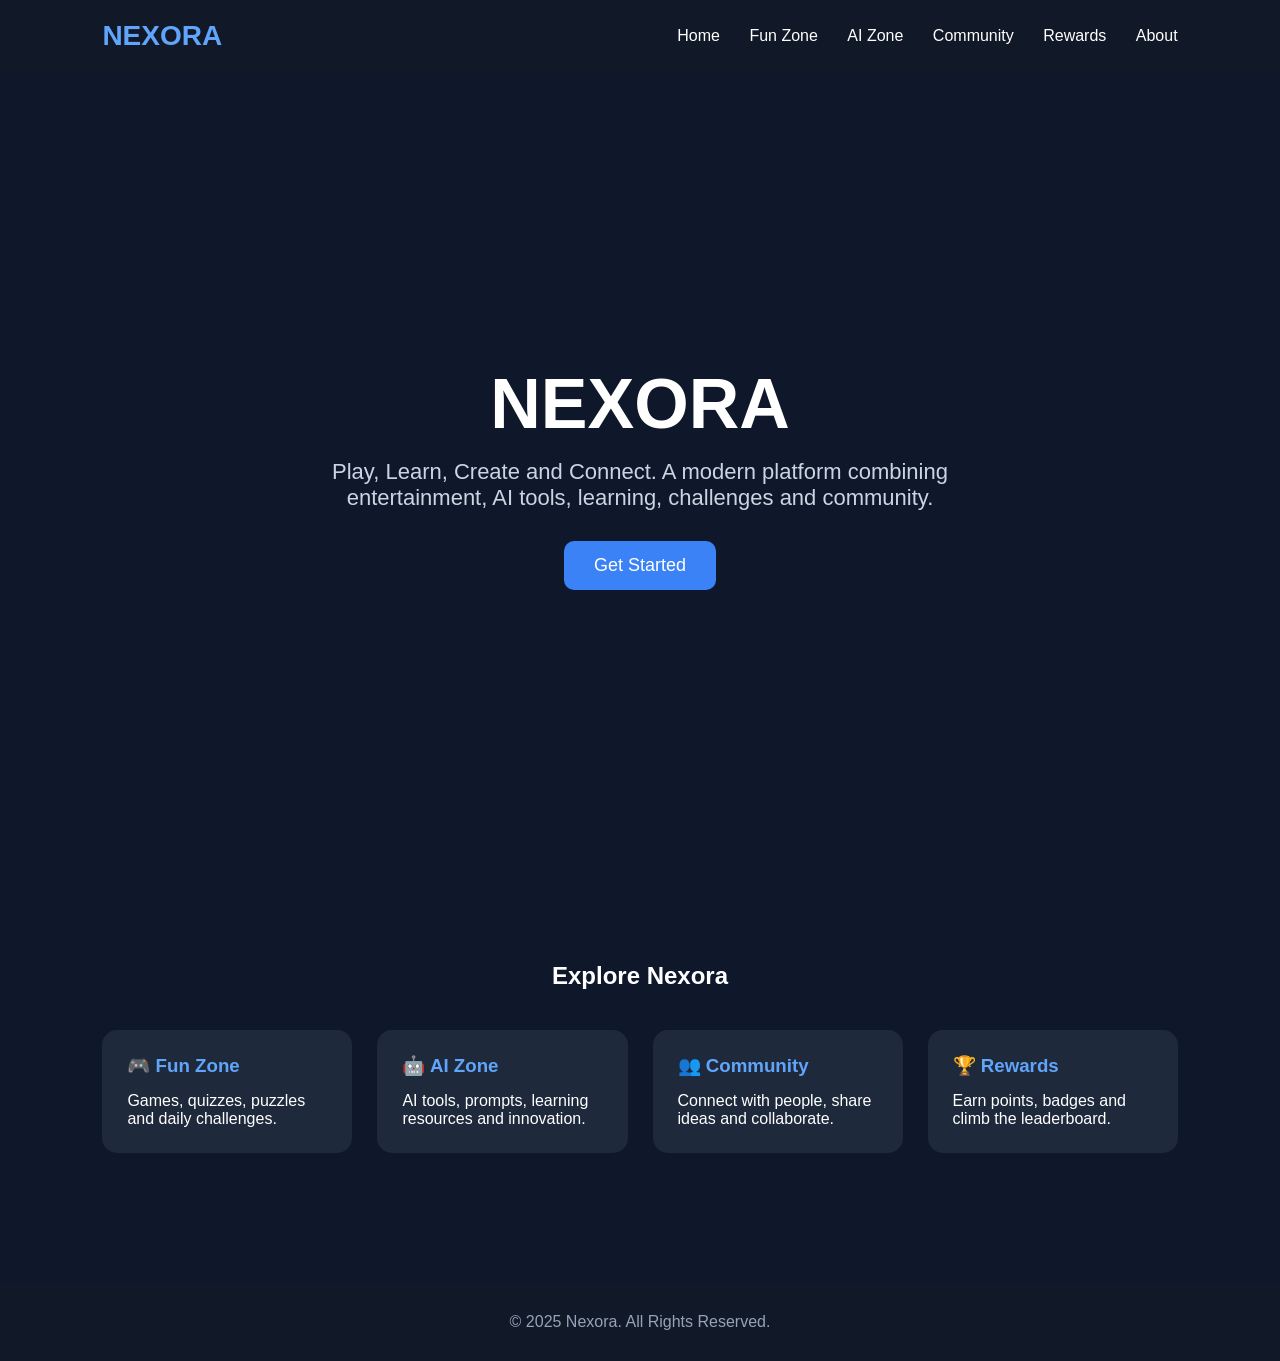
==== index.html @ 97ed3012 "Add files via upload" ====
<!DOCTYPE html>
<html lang="en">
<head>
<meta charset="UTF-8">
<meta name="viewport" content="width=device-width, initial-scale=1.0">

<title>Nexora - Play • Learn • Create</title>

<style>
*{
    margin:0;
    padding:0;
    box-sizing:border-box;
}

body{
    font-family:Segoe UI, Arial, sans-serif;
    background:#0f172a;
    color:white;
}

nav{
    display:flex;
    justify-content:space-between;
    align-items:center;
    padding:20px 8%;
    background:#111827;
}

.logo{
    font-size:28px;
    font-weight:bold;
    color:#60a5fa;
}

.menu a{
    color:white;
    text-decoration:none;
    margin-left:25px;
}

.hero{
    min-height:90vh;
    display:flex;
    flex-direction:column;
    justify-content:center;
    align-items:center;
    text-align:center;
    padding:20px;
}

.hero h1{
    font-size:70px;
    margin-bottom:15px;
}

.hero p{
    font-size:22px;
    color:#cbd5e1;
    max-width:700px;
}

.btn{
    margin-top:30px;
    padding:14px 30px;
    background:#3b82f6;
    border:none;
    border-radius:10px;
    color:white;
    font-size:18px;
    cursor:pointer;
}

.features{
    padding:80px 8%;
}

.features h2{
    text-align:center;
    margin-bottom:40px;
}

.grid{
    display:grid;
    grid-template-columns:repeat(auto-fit,minmax(250px,1fr));
    gap:25px;
}

.card{
    background:#1e293b;
    padding:25px;
    border-radius:15px;
}

.card h3{
    margin-bottom:15px;
    color:#60a5fa;
}

footer{
    text-align:center;
    padding:30px;
    margin-top:50px;
    background:#111827;
    color:#94a3b8;
}
</style>

</head>
<body>

<nav>
    <div class="logo">NEXORA</div>

    <div class="menu">
        <a href="#">Home</a>
        <a href="#">Fun Zone</a>
        <a href="#">AI Zone</a>
        <a href="#">Community</a>
        <a href="#">Rewards</a>
        <a href="#">About</a>
    </div>
</nav>

<section class="hero">
    <h1>NEXORA</h1>

    <p>
        Play, Learn, Create and Connect.
        A modern platform combining entertainment,
        AI tools, learning, challenges and community.
    </p>

    <button class="btn">Get Started</button>
</section>

<section class="features">

<h2>Explore Nexora</h2>

<div class="grid">

<div class="card">
<h3>🎮 Fun Zone</h3>
<p>Games, quizzes, puzzles and daily challenges.</p>
</div>

<div class="card">
<h3>🤖 AI Zone</h3>
<p>AI tools, prompts, learning resources and innovation.</p>
</div>

<div class="card">
<h3>👥 Community</h3>
<p>Connect with people, share ideas and collaborate.</p>
</div>

<div class="card">
<h3>🏆 Rewards</h3>
<p>Earn points, badges and climb the leaderboard.</p>
</div>

</div>

</section>

<footer>
    © 2025 Nexora. All Rights Reserved.
</footer>

</body>
</html>
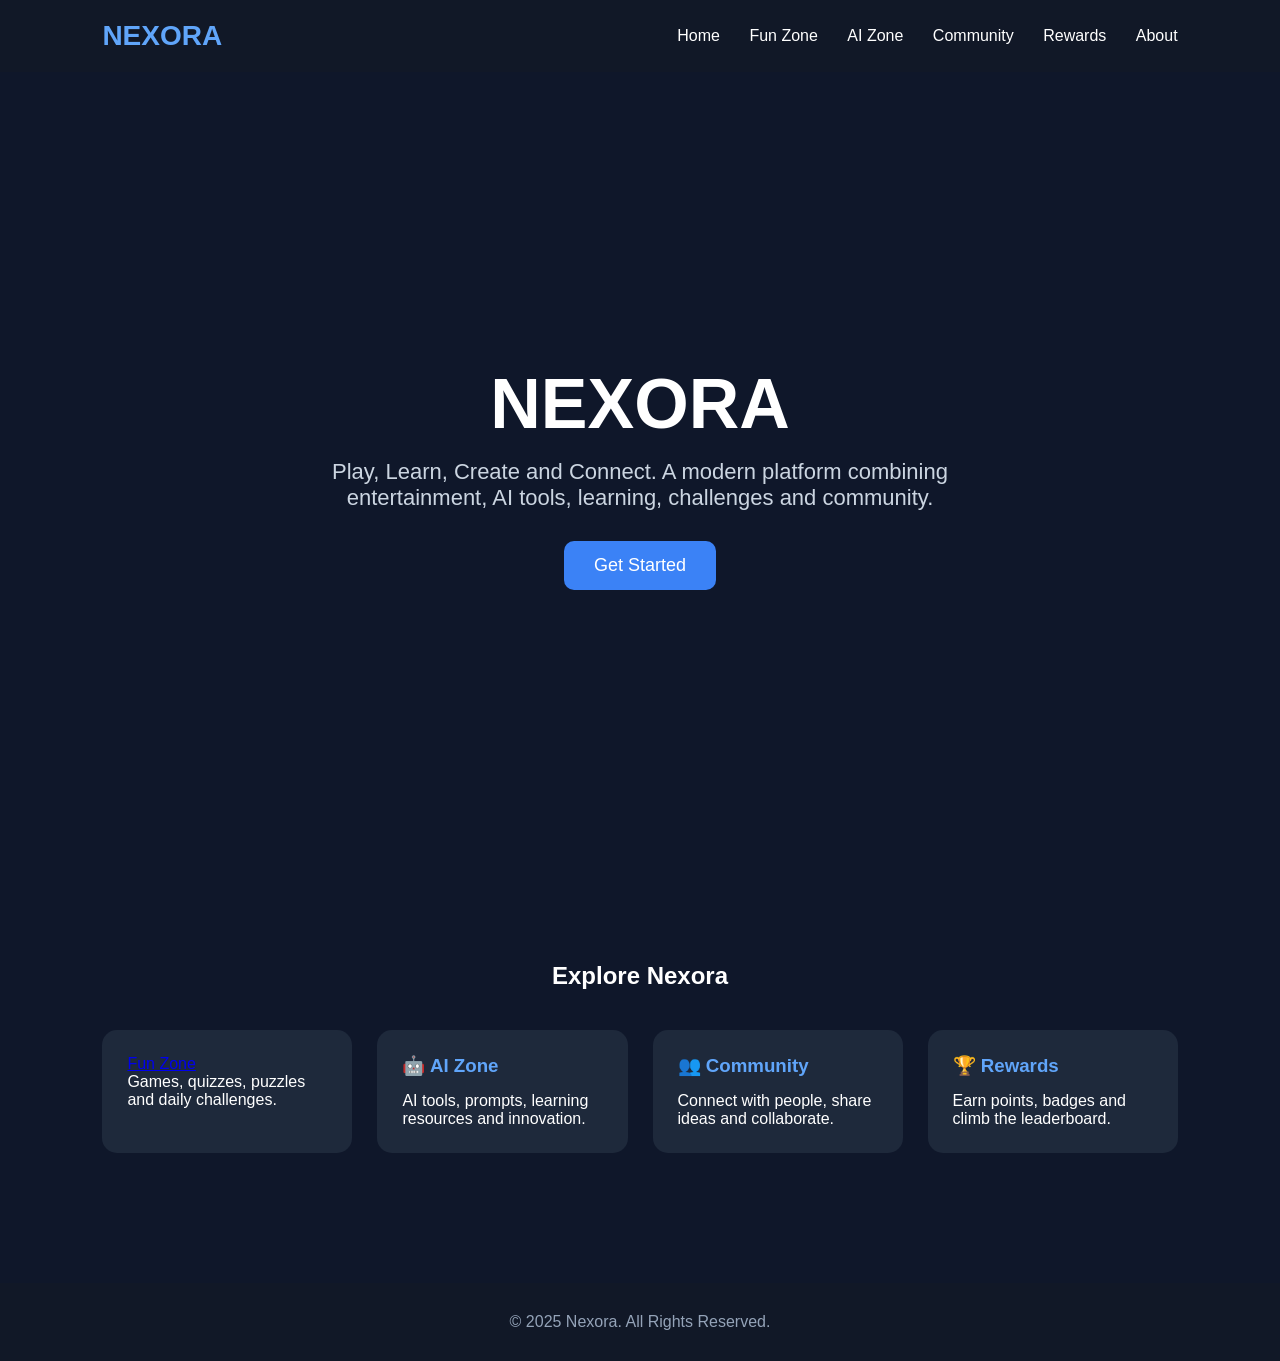
==== commit 221bdb3c: "Update index.html" ====
--- a/index.html
+++ b/index.html
@@ -141,7 +141,7 @@
 <div class="grid">
 
 <div class="card">
-<h3>🎮 Fun Zone</h3>
+<a href="fun.html">Fun Zone</a>
 <p>Games, quizzes, puzzles and daily challenges.</p>
 </div>
 
@@ -169,4 +169,4 @@
 </footer>
 
 </body>
-</html>+</html>
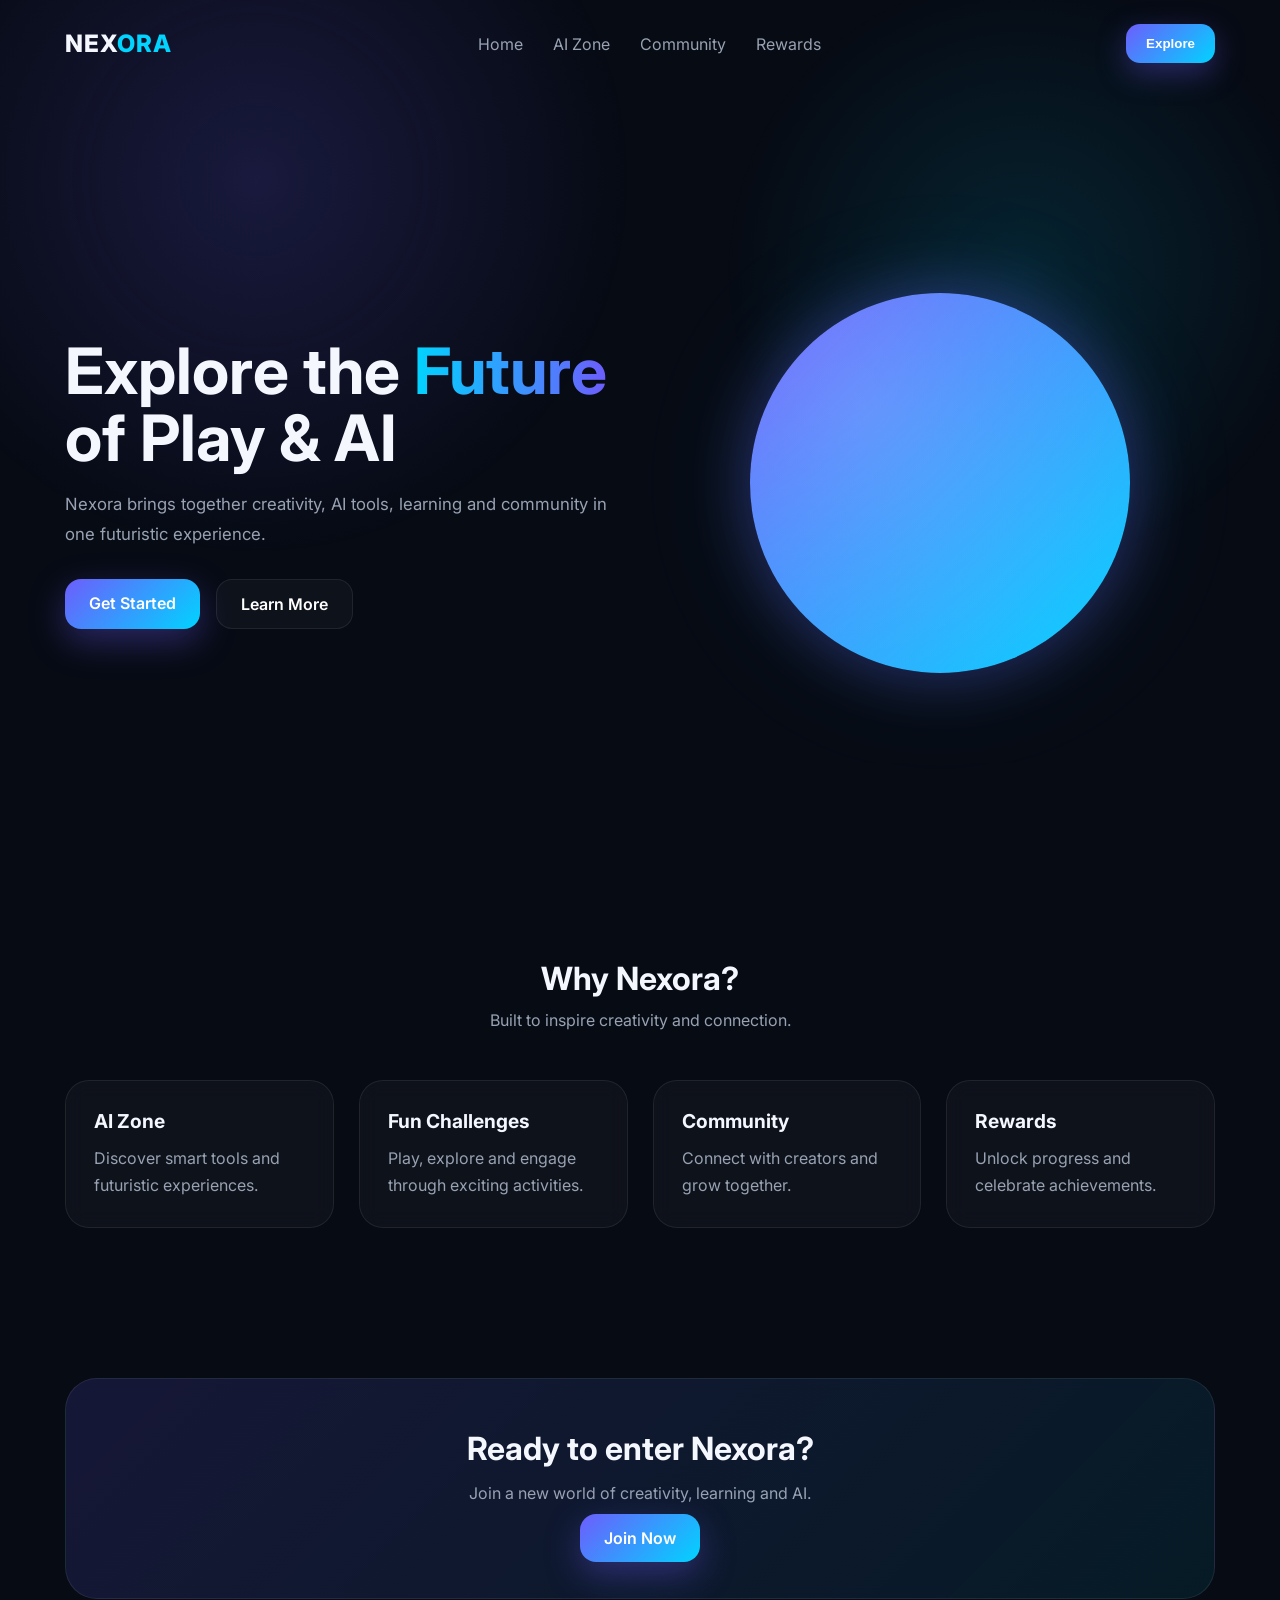
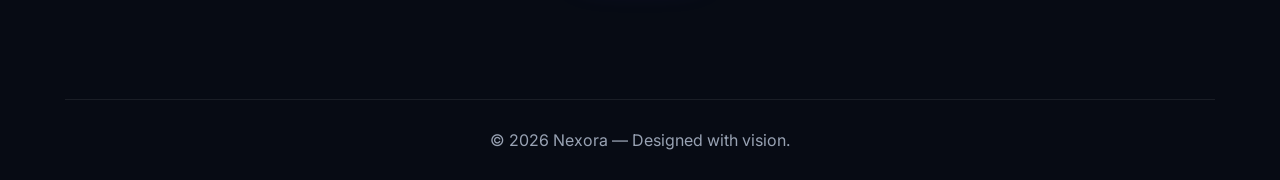
==== commit 10f96fc5: "Update index.html" ====
--- a/index.html
+++ b/index.html
@@ -4,7 +4,12 @@
 <meta charset="UTF-8">
 <meta name="viewport" content="width=device-width, initial-scale=1.0">
 
-<title>Nexora - Play • Learn • Create</title>
+<title>Nexora | Play, Learn, Create</title>
+<meta name="description" content="Nexora - Explore AI, Play, Learn and Connect.">
+
+<link rel="preconnect" href="https://fonts.googleapis.com">
+<link rel="preconnect" href="https://fonts.gstatic.com" crossorigin>
+<link href="https://fonts.googleapis.com/css2?family=Inter:wght@300;400;500;700;800&display=swap" rel="stylesheet">
 
 <style>
 *{
@@ -13,160 +18,387 @@
     box-sizing:border-box;
 }
 
+:root{
+    --bg:#070b14;
+    --card:#101827;
+    --text:#f5f7ff;
+    --muted:#98a2b3;
+    --primary:#6d5dfc;
+    --secondary:#00d4ff;
+    --border:rgba(255,255,255,.08);
+}
+
 body{
-    font-family:Segoe UI, Arial, sans-serif;
-    background:#0f172a;
-    color:white;
-}
+    font-family:'Inter',sans-serif;
+    background:var(--bg);
+    color:var(--text);
+    overflow-x:hidden;
+}
+
+body::before{
+    content:"";
+    position:fixed;
+    inset:0;
+    background:
+    radial-gradient(circle at 20% 20%, rgba(109,93,252,.18), transparent 30%),
+    radial-gradient(circle at 80% 30%, rgba(0,212,255,.12), transparent 25%);
+    z-index:-1;
+}
+
+.container{
+    width:min(1150px,92%);
+    margin:auto;
+}
+
+/* NAV */
 
 nav{
     display:flex;
     justify-content:space-between;
     align-items:center;
-    padding:20px 8%;
-    background:#111827;
+    padding:24px 0;
 }
 
 .logo{
-    font-size:28px;
-    font-weight:bold;
-    color:#60a5fa;
-}
-
-.menu a{
+    font-size:1.5rem;
+    font-weight:800;
+    letter-spacing:1px;
+}
+
+.logo span{
+    color:var(--secondary);
+}
+
+.nav-links{
+    display:flex;
+    gap:30px;
+}
+
+.nav-links a{
+    color:var(--muted);
+    text-decoration:none;
+    transition:.3s;
+}
+
+.nav-links a:hover{
     color:white;
+}
+
+.nav-btn{
+    padding:12px 20px;
+    border:none;
+    border-radius:14px;
+    background:linear-gradient(135deg,var(--primary),var(--secondary));
+    color:white;
+    font-weight:600;
+    cursor:pointer;
+    box-shadow:0 10px 30px rgba(109,93,252,.35);
+}
+
+/* HERO */
+
+.hero{
+    min-height:88vh;
+    display:grid;
+    grid-template-columns:1fr 1fr;
+    align-items:center;
+    gap:50px;
+}
+
+.hero-text h1{
+    font-size:4rem;
+    line-height:1.05;
+    margin-bottom:18px;
+}
+
+.hero-text h1 span{
+    background:linear-gradient(90deg,var(--secondary),var(--primary));
+    -webkit-background-clip:text;
+    -webkit-text-fill-color:transparent;
+}
+
+.hero-text p{
+    color:var(--muted);
+    font-size:1.05rem;
+    line-height:1.8;
+    margin-bottom:30px;
+    max-width:550px;
+}
+
+.hero-buttons{
+    display:flex;
+    gap:16px;
+}
+
+.btn{
+    padding:14px 24px;
+    border-radius:16px;
     text-decoration:none;
-    margin-left:25px;
-}
-
-.hero{
-    min-height:90vh;
+    font-weight:600;
+    transition:.3s;
+}
+
+.primary{
+    background:linear-gradient(135deg,var(--primary),var(--secondary));
+    color:white;
+    box-shadow:0 12px 35px rgba(109,93,252,.35);
+}
+
+.secondary{
+    border:1px solid var(--border);
+    color:white;
+    background:rgba(255,255,255,.03);
+}
+
+.btn:hover{
+    transform:translateY(-3px);
+}
+
+/* HERO VISUAL */
+
+.visual{
     display:flex;
-    flex-direction:column;
     justify-content:center;
-    align-items:center;
+}
+
+.orb{
+    width:380px;
+    height:380px;
+    border-radius:50%;
+    background:
+    radial-gradient(circle at 30% 30%, rgba(255,255,255,.15), transparent),
+    linear-gradient(135deg,var(--primary),var(--secondary));
+    filter:blur(.2px);
+    animation:float 6s ease-in-out infinite;
+    box-shadow:
+    0 0 60px rgba(109,93,252,.35),
+    0 0 120px rgba(0,212,255,.12);
+}
+
+@keyframes float{
+    0%,100%{transform:translateY(0)}
+    50%{transform:translateY(-18px)}
+}
+
+/* FEATURES */
+
+.section-title{
     text-align:center;
-    padding:20px;
-}
-
-.hero h1{
-    font-size:70px;
-    margin-bottom:15px;
-}
-
-.hero p{
-    font-size:22px;
-    color:#cbd5e1;
-    max-width:700px;
-}
-
-.btn{
-    margin-top:30px;
-    padding:14px 30px;
-    background:#3b82f6;
-    border:none;
-    border-radius:10px;
-    color:white;
-    font-size:18px;
-    cursor:pointer;
+    font-size:2rem;
+    margin-bottom:12px;
+}
+
+.section-sub{
+    text-align:center;
+    color:var(--muted);
+    margin-bottom:50px;
 }
 
 .features{
-    padding:80px 8%;
-}
-
-.features h2{
-    text-align:center;
-    margin-bottom:40px;
-}
-
-.grid{
+    padding:80px 0;
+}
+
+.cards{
     display:grid;
     grid-template-columns:repeat(auto-fit,minmax(250px,1fr));
     gap:25px;
 }
 
 .card{
-    background:#1e293b;
-    padding:25px;
-    border-radius:15px;
+    background:rgba(255,255,255,.03);
+    border:1px solid var(--border);
+    border-radius:24px;
+    padding:28px;
+    transition:.35s;
+    backdrop-filter:blur(10px);
+}
+
+.card:hover{
+    transform:translateY(-8px);
+    border-color:rgba(0,212,255,.25);
+    box-shadow:0 20px 40px rgba(0,0,0,.35);
 }
 
 .card h3{
+    margin-bottom:12px;
+    font-size:1.2rem;
+}
+
+.card p{
+    color:var(--muted);
+    line-height:1.7;
+}
+
+/* CTA */
+
+.cta{
+    padding:70px 0 100px;
+}
+
+.cta-box{
+    background:linear-gradient(
+        135deg,
+        rgba(109,93,252,.15),
+        rgba(0,212,255,.08)
+    );
+    border:1px solid var(--border);
+    border-radius:32px;
+    padding:50px;
+    text-align:center;
+}
+
+.cta-box h2{
+    font-size:2rem;
     margin-bottom:15px;
-    color:#60a5fa;
-}
+}
+
+.cta-box p{
+    color:var(--muted);
+    margin-bottom:25px;
+}
+
+/* FOOTER */
 
 footer{
+    padding:30px 0;
     text-align:center;
-    padding:30px;
-    margin-top:50px;
-    background:#111827;
-    color:#94a3b8;
+    border-top:1px solid var(--border);
+    color:var(--muted);
+}
+
+/* MOBILE */
+
+@media(max-width:900px){
+
+    .hero{
+        grid-template-columns:1fr;
+        text-align:center;
+        padding-top:40px;
+    }
+
+    .hero-text p{
+        margin-inline:auto;
+    }
+
+    .hero-buttons{
+        justify-content:center;
+    }
+
+    .nav-links{
+        display:none;
+    }
+
+    .hero-text h1{
+        font-size:3rem;
+    }
+
+    .orb{
+        width:280px;
+        height:280px;
+    }
 }
 </style>
-
 </head>
 <body>
 
+<div class="container">
+
 <nav>
-    <div class="logo">NEXORA</div>
-
-    <div class="menu">
+    <div class="logo">NEX<span>ORA</span></div>
+
+    <div class="nav-links">
         <a href="#">Home</a>
-        <a href="#">Fun Zone</a>
         <a href="#">AI Zone</a>
         <a href="#">Community</a>
         <a href="#">Rewards</a>
-        <a href="#">About</a>
     </div>
+
+    <button class="nav-btn">Explore</button>
 </nav>
 
 <section class="hero">
-    <h1>NEXORA</h1>
-
-    <p>
-        Play, Learn, Create and Connect.
-        A modern platform combining entertainment,
-        AI tools, learning, challenges and community.
+
+    <div class="hero-text">
+        <h1>
+            Explore the <span>Future</span><br>
+            of Play & AI
+        </h1>
+
+        <p>
+            Nexora brings together creativity, AI tools,
+            learning and community in one futuristic experience.
+        </p>
+
+        <div class="hero-buttons">
+            <a href="#" class="btn primary">Get Started</a>
+            <a href="#" class="btn secondary">Learn More</a>
+        </div>
+    </div>
+
+    <div class="visual">
+        <div class="orb"></div>
+    </div>
+
+</section>
+
+<section class="features">
+
+    <h2 class="section-title">Why Nexora?</h2>
+    <p class="section-sub">
+        Built to inspire creativity and connection.
     </p>
 
-    <button class="btn">Get Started</button>
+    <div class="cards">
+
+        <div class="card">
+            <h3>AI Zone</h3>
+            <p>
+                Discover smart tools and futuristic experiences.
+            </p>
+        </div>
+
+        <div class="card">
+            <h3>Fun Challenges</h3>
+            <p>
+                Play, explore and engage through exciting activities.
+            </p>
+        </div>
+
+        <div class="card">
+            <h3>Community</h3>
+            <p>
+                Connect with creators and grow together.
+            </p>
+        </div>
+
+        <div class="card">
+            <h3>Rewards</h3>
+            <p>
+                Unlock progress and celebrate achievements.
+            </p>
+        </div>
+
+    </div>
 </section>
 
-<section class="features">
-
-<h2>Explore Nexora</h2>
-
-<div class="grid">
-
-<div class="card">
-<a href="fun.html">Fun Zone</a>
-<p>Games, quizzes, puzzles and daily challenges.</p>
+<section class="cta">
+
+    <div class="cta-box">
+        <h2>Ready to enter Nexora?</h2>
+        <p>
+            Join a new world of creativity, learning and AI.
+        </p>
+
+        <a href="#" class="btn primary">Join Now</a>
+    </div>
+
+</section>
+
+<footer>
+    © 2026 Nexora — Designed with vision.
+</footer>
+
 </div>
-
-<div class="card">
-<h3>🤖 AI Zone</h3>
-<p>AI tools, prompts, learning resources and innovation.</p>
-</div>
-
-<div class="card">
-<h3>👥 Community</h3>
-<p>Connect with people, share ideas and collaborate.</p>
-</div>
-
-<div class="card">
-<h3>🏆 Rewards</h3>
-<p>Earn points, badges and climb the leaderboard.</p>
-</div>
-
-</div>
-
-</section>
-
-<footer>
-    © 2025 Nexora. All Rights Reserved.
-</footer>
 
 </body>
 </html>
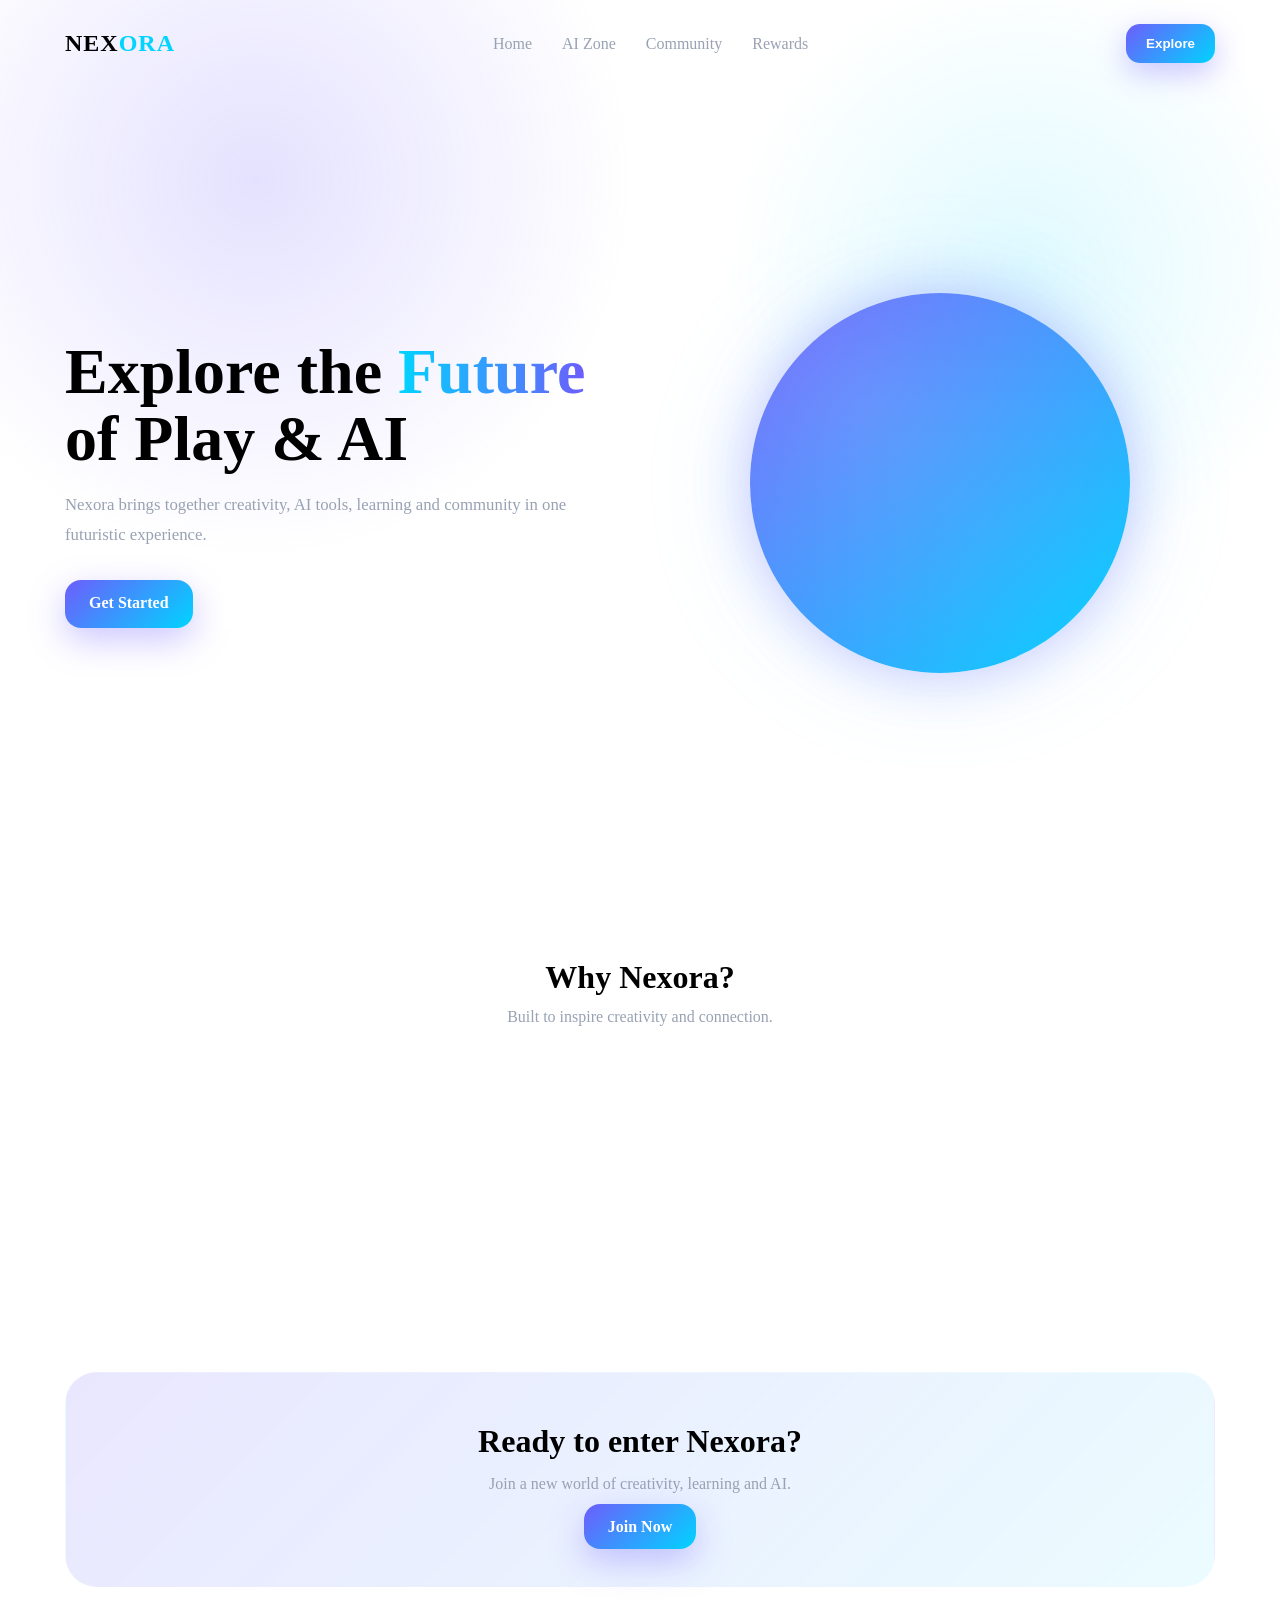
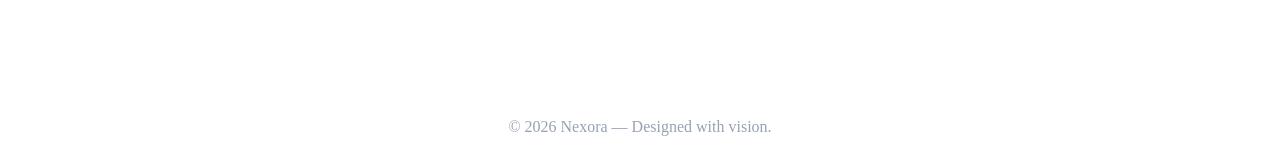
==== commit b0ec935c: "Update index.html" ====
--- a/index.html
+++ b/index.html
@@ -27,6 +27,7 @@
     --secondary:#00d4ff;
     --border:rgba(255,255,255,.08);
 }
+    <script src="script.js"></script>
 
 body{
     font-family:'Inter',sans-serif;
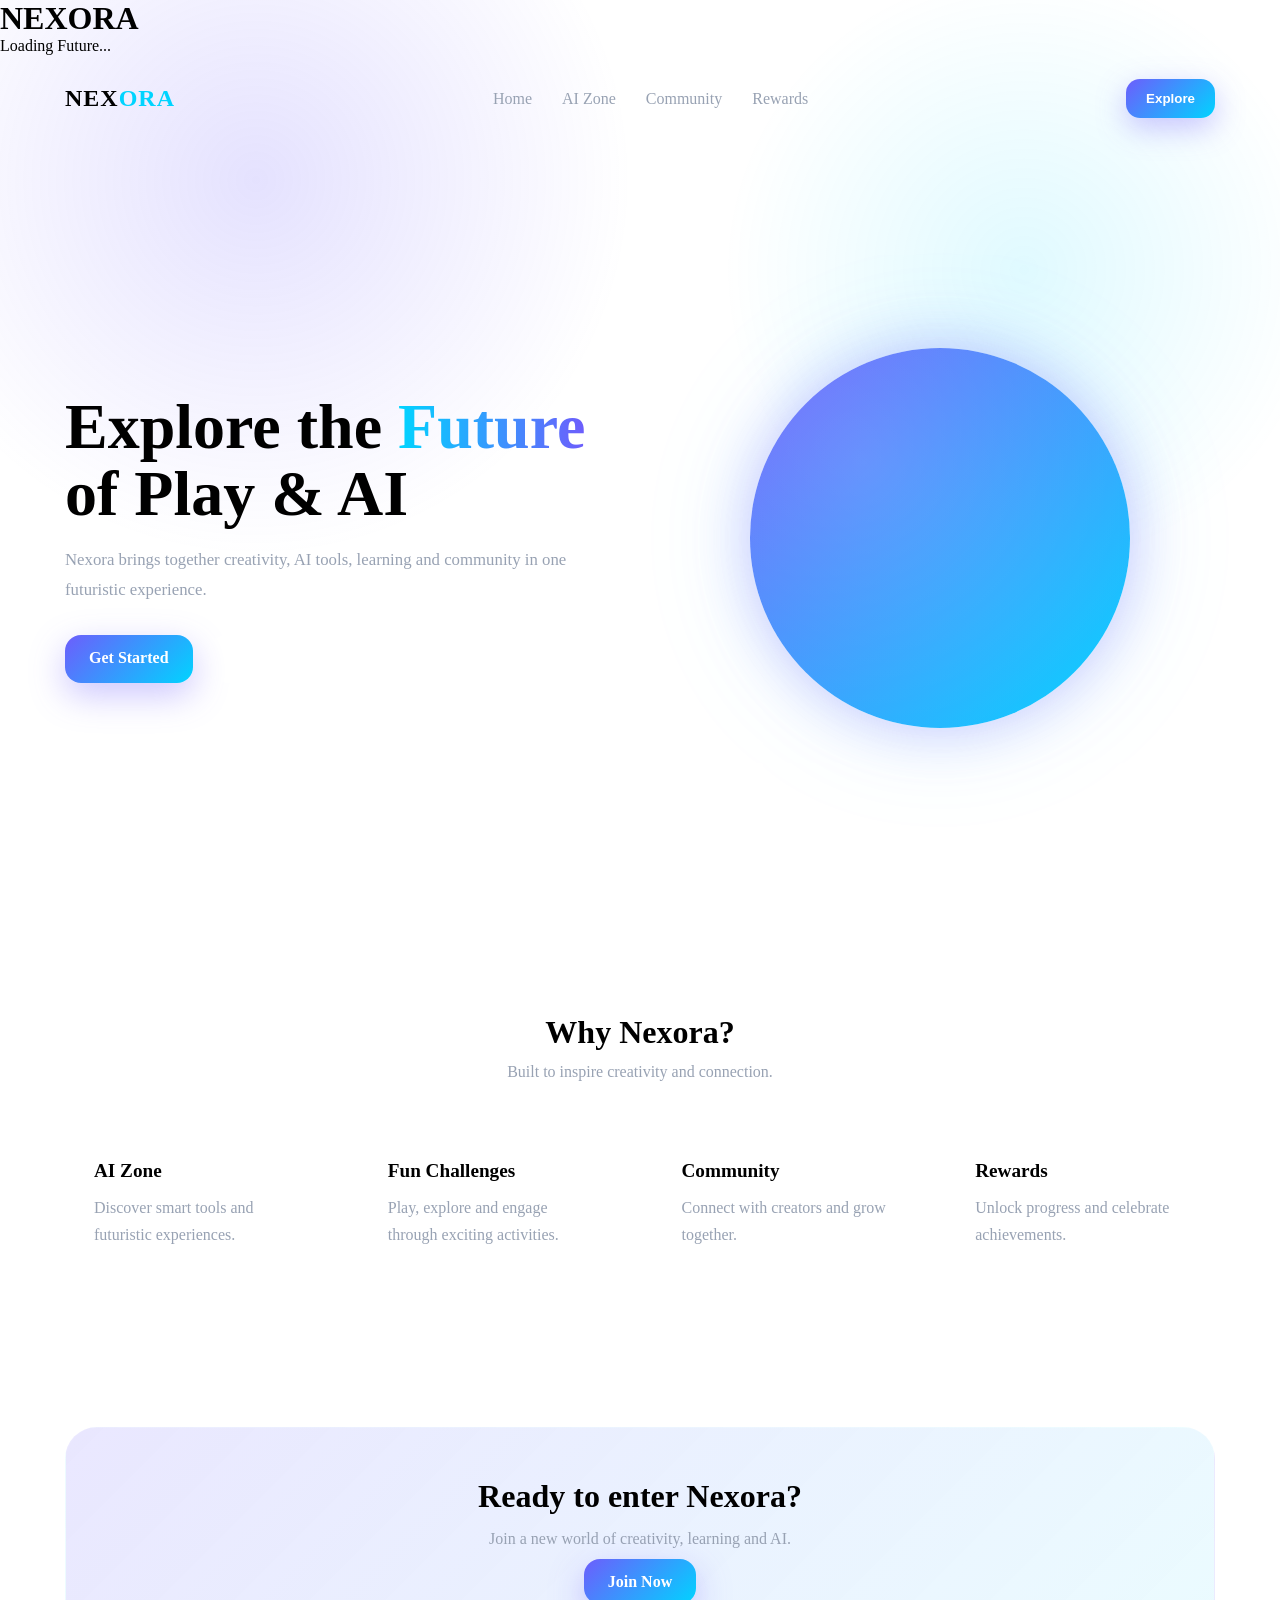
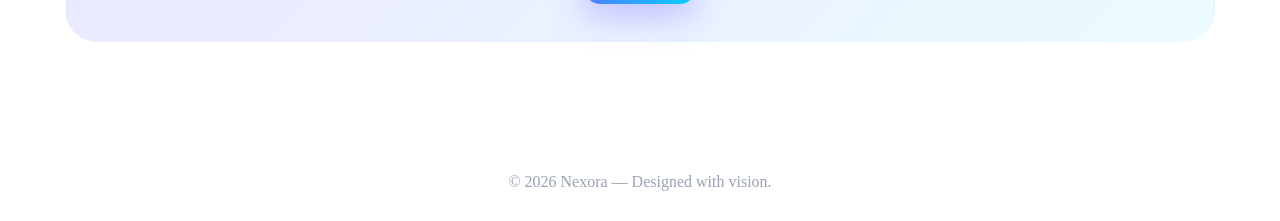
==== commit 7b0165a7: "Update index.html" ====
--- a/index.html
+++ b/index.html
@@ -301,7 +301,23 @@
 </style>
 </head>
 <body>
-
+<div id="loader">
+
+    <div class="loader-content">
+
+        <h1 class="loader-logo">
+            NEX<span>ORA</span>
+        </h1>
+
+        <div class="loader-bar">
+            <div class="loader-progress"></div>
+        </div>
+
+        <p>Loading Future...</p>
+
+    </div>
+
+</div>
 <div class="container">
 
 <nav>
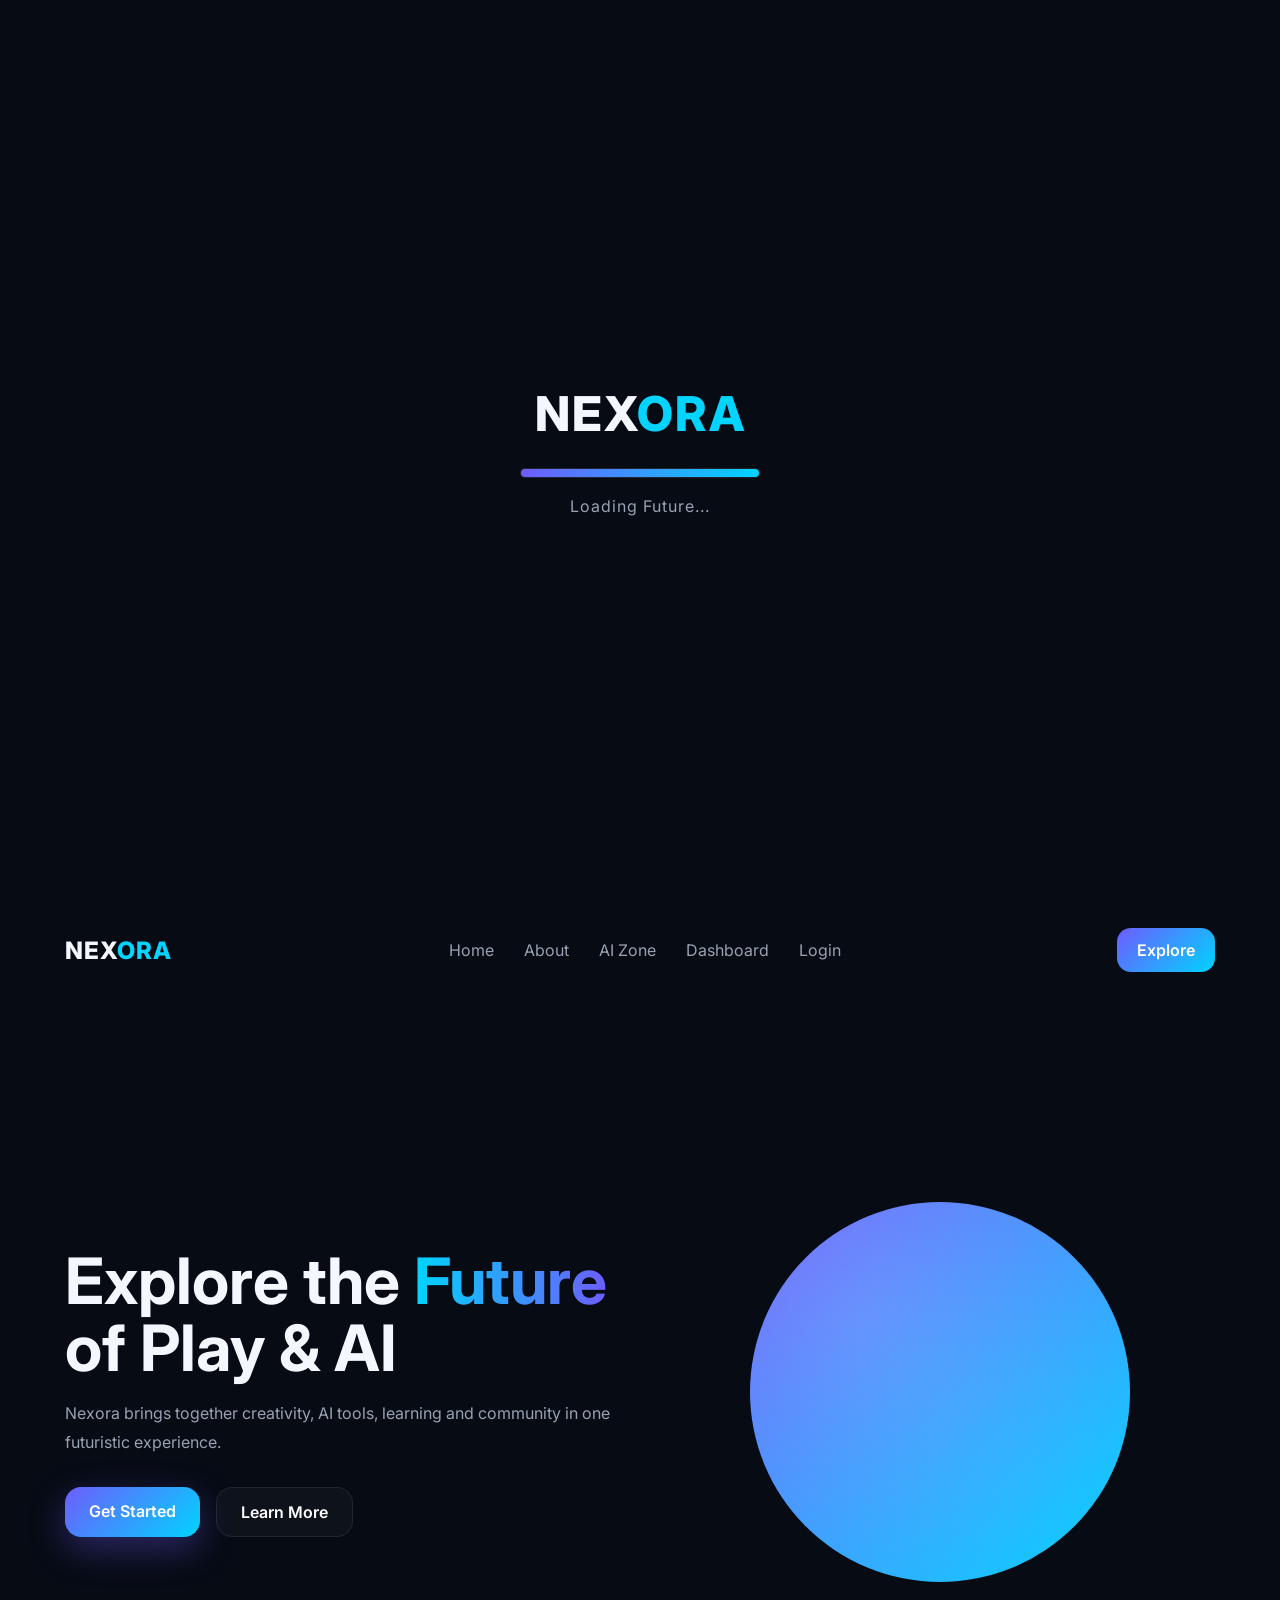
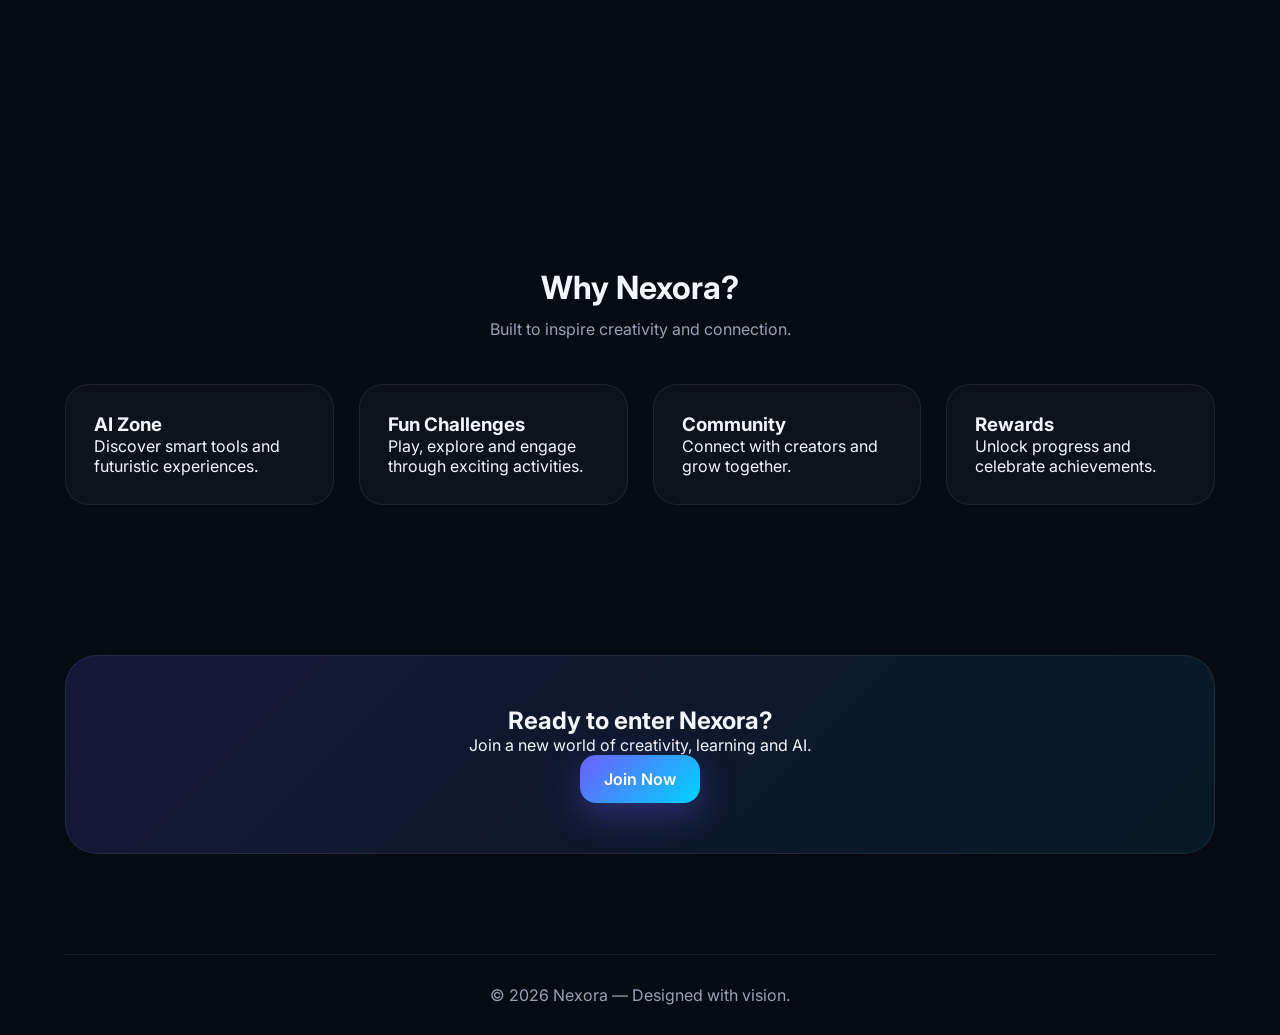
==== commit 0c0a6011: "Update index.html" ====
--- a/index.html
+++ b/index.html
@@ -9,7 +9,11 @@
 
 <link rel="preconnect" href="https://fonts.googleapis.com">
 <link rel="preconnect" href="https://fonts.gstatic.com" crossorigin>
+
 <link href="https://fonts.googleapis.com/css2?family=Inter:wght@300;400;500;700;800&display=swap" rel="stylesheet">
+
+<!-- MAIN CSS -->
+<link rel="stylesheet" href="style.css">
 
 <style>
 *{
@@ -27,7 +31,6 @@
     --secondary:#00d4ff;
     --border:rgba(255,255,255,.08);
 }
-    <script src="script.js"></script>
 
 body{
     font-family:'Inter',sans-serif;
@@ -93,7 +96,6 @@
     color:white;
     font-weight:600;
     cursor:pointer;
-    box-shadow:0 10px 30px rgba(109,93,252,.35);
 }
 
 /* HERO */
@@ -120,10 +122,8 @@
 
 .hero-text p{
     color:var(--muted);
-    font-size:1.05rem;
     line-height:1.8;
     margin-bottom:30px;
-    max-width:550px;
 }
 
 .hero-buttons{
@@ -136,13 +136,11 @@
     border-radius:16px;
     text-decoration:none;
     font-weight:600;
-    transition:.3s;
 }
 
 .primary{
     background:linear-gradient(135deg,var(--primary),var(--secondary));
     color:white;
-    box-shadow:0 12px 35px rgba(109,93,252,.35);
 }
 
 .secondary{
@@ -150,12 +148,6 @@
     color:white;
     background:rgba(255,255,255,.03);
 }
-
-.btn:hover{
-    transform:translateY(-3px);
-}
-
-/* HERO VISUAL */
 
 .visual{
     display:flex;
@@ -169,30 +161,6 @@
     background:
     radial-gradient(circle at 30% 30%, rgba(255,255,255,.15), transparent),
     linear-gradient(135deg,var(--primary),var(--secondary));
-    filter:blur(.2px);
-    animation:float 6s ease-in-out infinite;
-    box-shadow:
-    0 0 60px rgba(109,93,252,.35),
-    0 0 120px rgba(0,212,255,.12);
-}
-
-@keyframes float{
-    0%,100%{transform:translateY(0)}
-    50%{transform:translateY(-18px)}
-}
-
-/* FEATURES */
-
-.section-title{
-    text-align:center;
-    font-size:2rem;
-    margin-bottom:12px;
-}
-
-.section-sub{
-    text-align:center;
-    color:var(--muted);
-    margin-bottom:50px;
 }
 
 .features{
@@ -210,55 +178,18 @@
     border:1px solid var(--border);
     border-radius:24px;
     padding:28px;
-    transition:.35s;
-    backdrop-filter:blur(10px);
-}
-
-.card:hover{
-    transform:translateY(-8px);
-    border-color:rgba(0,212,255,.25);
-    box-shadow:0 20px 40px rgba(0,0,0,.35);
-}
-
-.card h3{
-    margin-bottom:12px;
-    font-size:1.2rem;
-}
-
-.card p{
-    color:var(--muted);
-    line-height:1.7;
-}
-
-/* CTA */
+}
 
 .cta{
     padding:70px 0 100px;
 }
 
 .cta-box{
-    background:linear-gradient(
-        135deg,
-        rgba(109,93,252,.15),
-        rgba(0,212,255,.08)
-    );
     border:1px solid var(--border);
     border-radius:32px;
     padding:50px;
     text-align:center;
 }
-
-.cta-box h2{
-    font-size:2rem;
-    margin-bottom:15px;
-}
-
-.cta-box p{
-    color:var(--muted);
-    margin-bottom:25px;
-}
-
-/* FOOTER */
 
 footer{
     padding:30px 0;
@@ -266,45 +197,17 @@
     border-top:1px solid var(--border);
     color:var(--muted);
 }
-
-/* MOBILE */
-
-@media(max-width:900px){
-
-    .hero{
-        grid-template-columns:1fr;
-        text-align:center;
-        padding-top:40px;
-    }
-
-    .hero-text p{
-        margin-inline:auto;
-    }
-
-    .hero-buttons{
-        justify-content:center;
-    }
-
-    .nav-links{
-        display:none;
-    }
-
-    .hero-text h1{
-        font-size:3rem;
-    }
-
-    .orb{
-        width:280px;
-        height:280px;
-    }
-}
 </style>
 </head>
+
 <body>
+
+<!-- PARTICLES -->
+<canvas id="particles"></canvas>
+
+<!-- LOADER -->
 <div id="loader">
-
     <div class="loader-content">
-
         <h1 class="loader-logo">
             NEX<span>ORA</span>
         </h1>
@@ -314,30 +217,38 @@
         </div>
 
         <p>Loading Future...</p>
-
-    </div>
-
+    </div>
 </div>
+
 <div class="container">
 
 <nav>
-    <div class="logo">NEX<span>ORA</span></div>
+
+    <div class="logo">
+        NEX<span>ORA</span>
+    </div>
 
     <div class="nav-links">
-        <a href="#">Home</a>
-        <a href="#">AI Zone</a>
-        <a href="#">Community</a>
-        <a href="#">Rewards</a>
-    </div>
-
-    <button class="nav-btn">Explore</button>
+        <a href="index.html">Home</a>
+        <a href="about.html">About</a>
+        <a href="ai-zone.html">AI Zone</a>
+        <a href="dashboard.html">Dashboard</a>
+        <a href="login.html">Login</a>
+    </div>
+
+    <a href="login.html" class="nav-btn">
+        Explore
+    </a>
+
 </nav>
 
 <section class="hero">
 
     <div class="hero-text">
+
         <h1>
-            Explore the <span>Future</span><br>
+            Explore the
+            <span>Future</span><br>
             of Play & AI
         </h1>
 
@@ -347,9 +258,19 @@
         </p>
 
         <div class="hero-buttons">
-            <a href="#" class="btn primary">Get Started</a>
-            <a href="#" class="btn secondary">Learn More</a>
-        </div>
+
+            <a href="login.html"
+               class="btn primary">
+               Get Started
+            </a>
+
+            <a href="about.html"
+               class="btn secondary">
+               Learn More
+            </a>
+
+        </div>
+
     </div>
 
     <div class="visual">
@@ -360,7 +281,10 @@
 
 <section class="features">
 
-    <h2 class="section-title">Why Nexora?</h2>
+    <h2 class="section-title">
+        Why Nexora?
+    </h2>
+
     <p class="section-sub">
         Built to inspire creativity and connection.
     </p>
@@ -369,44 +293,44 @@
 
         <div class="card">
             <h3>AI Zone</h3>
-            <p>
-                Discover smart tools and futuristic experiences.
-            </p>
+            <p>Discover smart tools and futuristic experiences.</p>
         </div>
 
         <div class="card">
             <h3>Fun Challenges</h3>
-            <p>
-                Play, explore and engage through exciting activities.
-            </p>
+            <p>Play, explore and engage through exciting activities.</p>
         </div>
 
         <div class="card">
             <h3>Community</h3>
-            <p>
-                Connect with creators and grow together.
-            </p>
+            <p>Connect with creators and grow together.</p>
         </div>
 
         <div class="card">
             <h3>Rewards</h3>
-            <p>
-                Unlock progress and celebrate achievements.
-            </p>
-        </div>
-
-    </div>
+            <p>Unlock progress and celebrate achievements.</p>
+        </div>
+
+    </div>
+
 </section>
 
 <section class="cta">
 
     <div class="cta-box">
+
         <h2>Ready to enter Nexora?</h2>
+
         <p>
-            Join a new world of creativity, learning and AI.
+            Join a new world of creativity,
+            learning and AI.
         </p>
 
-        <a href="#" class="btn primary">Join Now</a>
+        <a href="login.html"
+           class="btn primary">
+           Join Now
+        </a>
+
     </div>
 
 </section>
@@ -417,5 +341,10 @@
 
 </div>
 
+<!-- JAVASCRIPT FILES -->
+<script src="script.js"></script>
+<script src="loader.js"></script>
+<script src="particles.js"></script>
+
 </body>
 </html>
--- a/style.css
+++ b/style.css
@@ -0,0 +1,450 @@
+/* =========================
+   NEXORA DESIGN SYSTEM
+========================= */
+
+*{
+    margin:0;
+    padding:0;
+    box-sizing:border-box;
+}
+
+:root{
+
+    /* COLORS */
+
+    --bg:#070b14;
+    --bg-soft:#0d1422;
+    --card:rgba(255,255,255,.04);
+
+    --text:#f5f7ff;
+    --muted:#98a2b3;
+
+    --primary:#6d5dfc;
+    --secondary:#00d4ff;
+
+    --border:rgba(255,255,255,.08);
+
+    /* SHADOWS */
+
+    --shadow:
+        0 20px 45px rgba(0,0,0,.35);
+
+    --glow:
+        0 12px 35px rgba(109,93,252,.35);
+
+    /* RADIUS */
+
+    --radius-lg:32px;
+    --radius-md:24px;
+    --radius-sm:16px;
+
+    /* TRANSITION */
+
+    --transition:.35s ease;
+}
+
+/* BASE */
+
+html{
+    scroll-behavior:smooth;
+}
+
+body{
+    font-family:'Inter',sans-serif;
+    background:var(--bg);
+    color:var(--text);
+    overflow-x:hidden;
+    min-height:100vh;
+    position:relative;
+}
+
+body::before{
+    content:"";
+    position:fixed;
+    inset:0;
+
+    background:
+        radial-gradient(
+            circle at 20% 20%,
+            rgba(109,93,252,.18),
+            transparent 30%
+        ),
+        radial-gradient(
+            circle at 80% 30%,
+            rgba(0,212,255,.12),
+            transparent 25%
+        );
+
+    z-index:-1;
+}
+
+/* CONTAINER */
+
+.container{
+    width:min(1150px,92%);
+    margin:auto;
+}
+
+/* NAV */
+
+nav{
+    display:flex;
+    justify-content:space-between;
+    align-items:center;
+    padding:24px 0;
+}
+
+.logo{
+    font-size:1.6rem;
+    font-weight:800;
+    letter-spacing:1px;
+}
+
+.logo span{
+    color:var(--secondary);
+}
+
+.nav-links{
+    display:flex;
+    gap:28px;
+}
+
+.nav-links a{
+    text-decoration:none;
+    color:var(--muted);
+    transition:var(--transition);
+}
+
+.nav-links a:hover{
+    color:white;
+}
+
+/* BUTTONS */
+
+.btn,
+.nav-btn{
+    border:none;
+    cursor:pointer;
+    text-decoration:none;
+    display:inline-block;
+
+    padding:14px 26px;
+    border-radius:var(--radius-sm);
+
+    font-weight:600;
+    transition:var(--transition);
+}
+
+.primary{
+    color:white;
+    background:
+        linear-gradient(
+            135deg,
+            var(--primary),
+            var(--secondary)
+        );
+
+    box-shadow:var(--glow);
+}
+
+.secondary{
+    color:white;
+    border:1px solid var(--border);
+    background:rgba(255,255,255,.03);
+}
+
+.btn:hover,
+.nav-btn:hover{
+    transform:translateY(-3px);
+}
+
+/* HERO */
+
+.hero{
+    min-height:88vh;
+    display:grid;
+    grid-template-columns:1fr 1fr;
+    align-items:center;
+    gap:50px;
+}
+
+.hero-text h1{
+    font-size:4rem;
+    line-height:1.05;
+    margin-bottom:18px;
+}
+
+.hero-text h1 span{
+    background:
+        linear-gradient(
+            90deg,
+            var(--secondary),
+            var(--primary)
+        );
+
+    -webkit-background-clip:text;
+    -webkit-text-fill-color:transparent;
+}
+
+.hero-text p{
+    color:var(--muted);
+    line-height:1.8;
+    margin-bottom:30px;
+    max-width:560px;
+}
+
+.hero-buttons{
+    display:flex;
+    gap:16px;
+}
+
+/* GLASS CARD */
+
+.card{
+    background:var(--card);
+    border:1px solid var(--border);
+    border-radius:var(--radius-md);
+    padding:28px;
+    backdrop-filter:blur(12px);
+    transition:var(--transition);
+}
+
+.card:hover{
+    transform:translateY(-8px);
+    box-shadow:var(--shadow);
+    border-color:
+        rgba(0,212,255,.2);
+}
+
+/* GRID */
+
+.cards{
+    display:grid;
+    grid-template-columns:
+        repeat(
+            auto-fit,
+            minmax(250px,1fr)
+        );
+    gap:25px;
+}
+
+/* SECTION */
+
+.section-title{
+    text-align:center;
+    font-size:2rem;
+    margin-bottom:12px;
+}
+
+.section-sub{
+    text-align:center;
+    color:var(--muted);
+    margin-bottom:45px;
+}
+
+/* INPUTS */
+
+input,
+textarea{
+    width:100%;
+    border:none;
+    outline:none;
+
+    padding:16px;
+
+    color:white;
+    font-size:1rem;
+
+    border-radius:var(--radius-sm);
+    border:1px solid rgba(255,255,255,.06);
+
+    background:
+        rgba(255,255,255,.03);
+
+    transition:var(--transition);
+}
+
+input:focus,
+textarea:focus{
+    border-color:
+        rgba(0,212,255,.35);
+
+    box-shadow:
+        0 0 0 4px
+        rgba(0,212,255,.08);
+}
+
+/* CTA */
+
+.cta-box{
+    padding:55px;
+    text-align:center;
+
+    border-radius:var(--radius-lg);
+    border:1px solid var(--border);
+
+    background:
+        linear-gradient(
+            135deg,
+            rgba(109,93,252,.15),
+            rgba(0,212,255,.08)
+        );
+}
+
+/* FOOTER */
+
+footer{
+    text-align:center;
+    color:var(--muted);
+    padding:30px 0;
+    border-top:1px solid var(--border);
+}
+
+/* ANIMATION */
+
+.fade-up{
+    opacity:0;
+    transform:translateY(40px);
+    transition:.8s ease;
+}
+
+.fade-up.show{
+    opacity:1;
+    transform:translateY(0);
+}
+
+/* MOBILE */
+
+@media(max-width:900px){
+
+    .hero{
+        grid-template-columns:1fr;
+        text-align:center;
+    }
+
+    .hero-text h1{
+        font-size:3rem;
+    }
+
+    .hero-text p{
+        margin-inline:auto;
+    }
+
+    .hero-buttons{
+        justify-content:center;
+    }
+
+    .nav-links{
+        display:none;
+    }
+}
+/* =========================
+   CINEMATIC LOADER
+========================= */
+
+#loader{
+    position:fixed;
+    inset:0;
+    z-index:9999;
+
+    display:flex;
+    justify-content:center;
+    align-items:center;
+
+    background:#070b14;
+
+    transition:opacity .8s ease,
+               visibility .8s ease;
+}
+
+#loader.hidden{
+    opacity:0;
+    visibility:hidden;
+}
+
+.loader-content{
+    text-align:center;
+}
+
+.loader-logo{
+    font-size:3rem;
+    font-weight:800;
+    letter-spacing:2px;
+    margin-bottom:25px;
+
+    animation:pulse 2s infinite;
+}
+
+.loader-logo span{
+    color:var(--secondary);
+}
+
+.loader-bar{
+    width:240px;
+    height:10px;
+
+    border-radius:20px;
+    overflow:hidden;
+
+    background:
+        rgba(255,255,255,.06);
+
+    margin:auto;
+    margin-bottom:18px;
+
+    border:
+        1px solid
+        rgba(255,255,255,.05);
+}
+
+.loader-progress{
+    width:0;
+    height:100%;
+
+    background:
+        linear-gradient(
+            90deg,
+            var(--primary),
+            var(--secondary)
+        );
+
+    box-shadow:
+        0 0 20px
+        rgba(0,212,255,.35);
+
+    animation:
+        loading 2.2s ease forwards;
+}
+
+.loader-content p{
+    color:var(--muted);
+    letter-spacing:1px;
+}
+
+@keyframes loading{
+
+    0%{
+        width:0;
+    }
+
+    100%{
+        width:100%;
+    }
+}
+
+@keyframes pulse{
+
+    0%,100%{
+        transform:scale(1);
+        text-shadow:
+            0 0 20px
+            rgba(109,93,252,.25);
+    }
+
+    50%{
+        transform:scale(1.04);
+        text-shadow:
+            0 0 35px
+            rgba(0,212,255,.3);
+    }
+}
